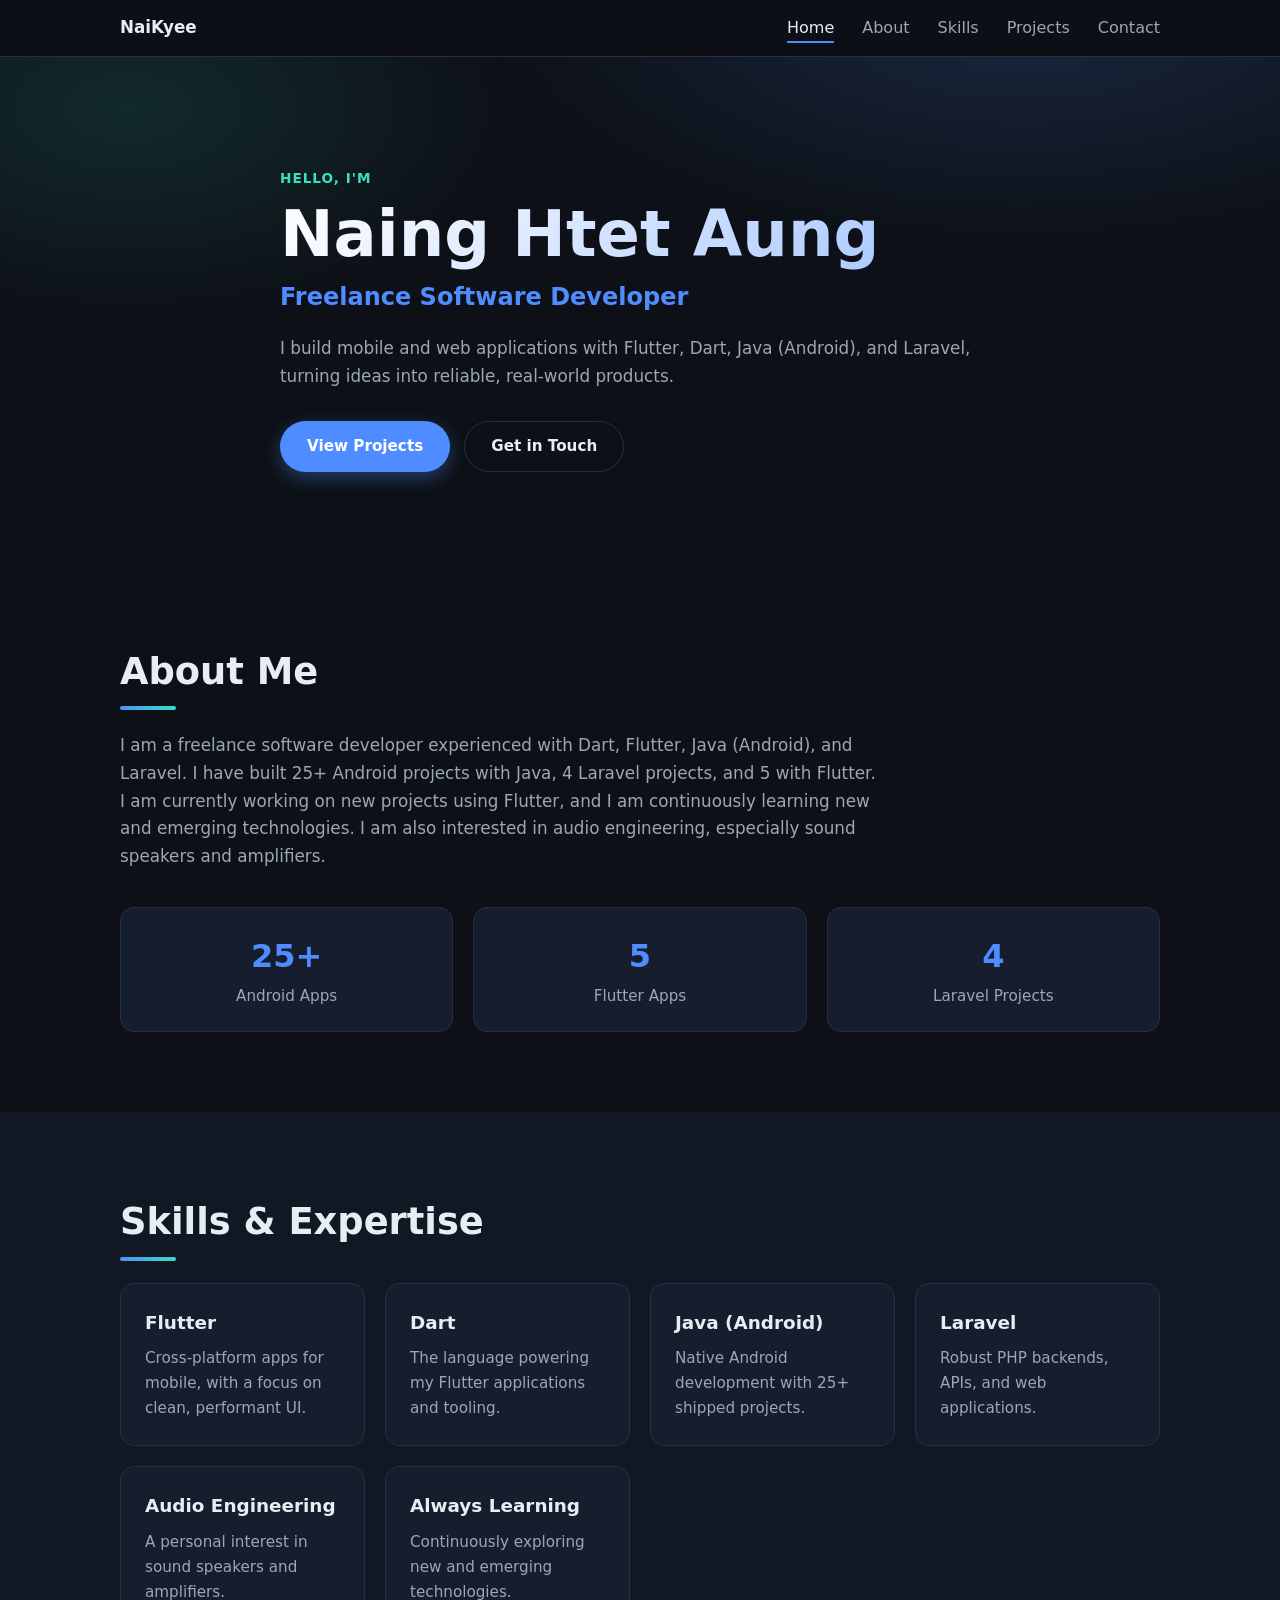
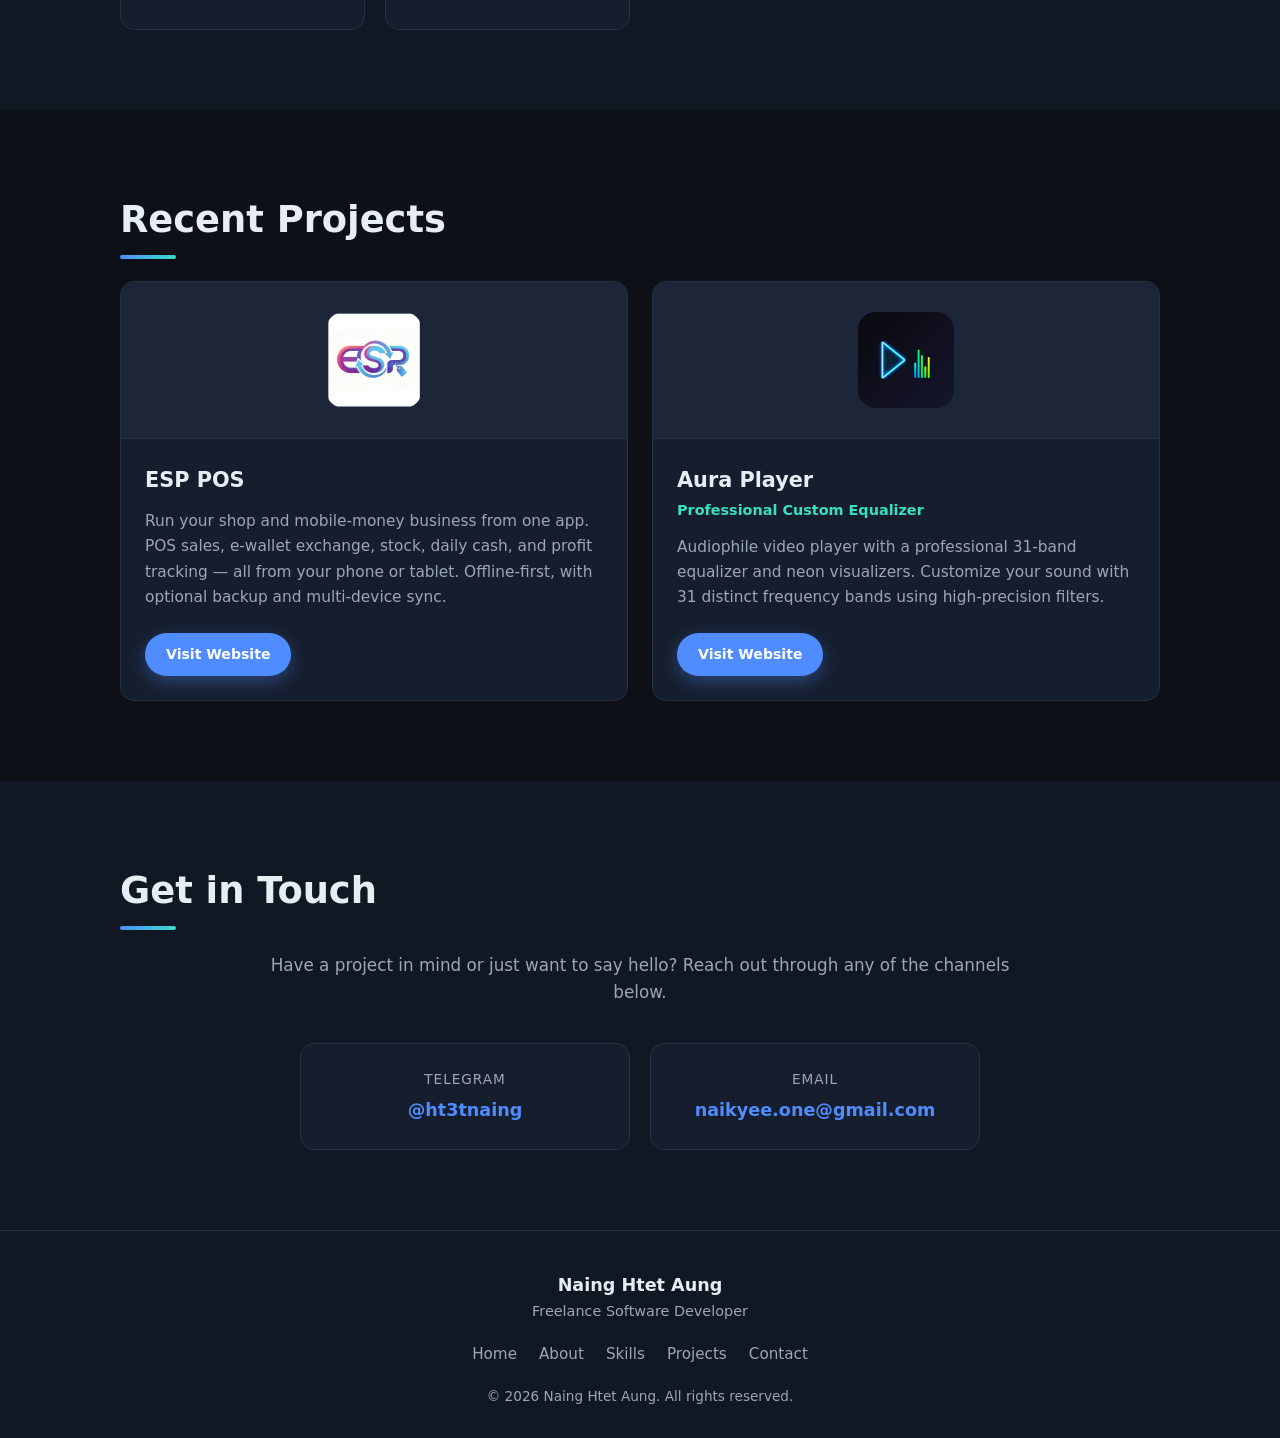
==== index.html @ 0c3867bf "first push" ====
<!DOCTYPE html>
<html lang="en">
<head>
  <meta charset="UTF-8" />
  <meta name="viewport" content="width=device-width, initial-scale=1.0" />
  <title>Naing Htet Aung | Freelance Software Developer</title>
  <meta name="description" content="Naing Htet Aung is a freelance software developer experienced with Flutter, Dart, Java (Android), and Laravel. Explore projects like ESP POS and Aura Player." />
  <meta name="author" content="Naing Htet Aung" />
  <meta name="theme-color" content="#0d1117" />

  <!-- Open Graph -->
  <meta property="og:type" content="website" />
  <meta property="og:title" content="Naing Htet Aung | Freelance Software Developer" />
  <meta property="og:description" content="Freelance software developer experienced with Flutter, Dart, Java (Android), and Laravel." />
  <meta property="og:url" content="https://naikyee.com/" />
  <!-- <meta property="og:image" content="https://naikyee.com/assets/aura_player_logo.png" /> -->

  <!-- Twitter -->
  <meta name="twitter:card" content="summary" />
  <meta name="twitter:title" content="Naing Htet Aung | Freelance Software Developer" />
  <meta name="twitter:description" content="Freelance software developer experienced with Flutter, Dart, Java (Android), and Laravel." />

  <link rel="canonical" href="https://naikyee.com/" />
  <!-- <link rel="icon" type="image/png" href="assets/aura_player_logo.png" /> -->
  <link rel="stylesheet" href="css/style.css" />
</head>
<body>
  <!-- Navigation -->
  <header class="site-header" id="top">
    <nav class="navbar" aria-label="Main navigation">
      <a href="#top" class="brand">
        <!-- <span class="brand-mark">NHA</span> -->
        <span class="brand-name">NaiKyee</span>
      </a>

      <button class="nav-toggle" id="navToggle" aria-label="Toggle menu" aria-expanded="false" aria-controls="navMenu">
        <span class="bar"></span>
        <span class="bar"></span>
        <span class="bar"></span>
      </button>

      <ul class="nav-menu" id="navMenu">
        <li><a href="#home" class="nav-link">Home</a></li>
        <li><a href="#about" class="nav-link">About</a></li>
        <li><a href="#skills" class="nav-link">Skills</a></li>
        <li><a href="#projects" class="nav-link">Projects</a></li>
        <li><a href="#contact" class="nav-link">Contact</a></li>
      </ul>
    </nav>
  </header>

  <main>
    <!-- Hero -->
    <section class="hero" id="home">
      <div class="container hero-inner">
        <p class="hero-eyebrow">Hello, I'm</p>
        <h1 class="hero-title">Naing Htet Aung</h1>
        <p class="hero-tagline">Freelance Software Developer</p>
        <p class="hero-intro">
          I build mobile and web applications with Flutter, Dart, Java (Android), and Laravel,
          turning ideas into reliable, real-world products.
        </p>
        <div class="hero-actions">
          <a href="#projects" class="btn btn-primary">View Projects</a>
          <a href="#contact" class="btn btn-ghost">Get in Touch</a>
        </div>
      </div>
    </section>

    <!-- About -->
    <section class="section" id="about">
      <div class="container">
        <h2 class="section-title">About Me</h2>
        <p class="section-lead">
          I am a freelance software developer experienced with Dart, Flutter, Java (Android), and Laravel.
          I have built 25+ Android projects with Java, 4 Laravel projects, and 5 with Flutter.
          I am currently working on new projects using Flutter, and I am continuously learning new and
          emerging technologies. I am also interested in audio engineering, especially sound speakers
          and amplifiers.
        </p>
        <div class="stats">
          <div class="stat">
            <span class="stat-num">25+</span>
            <span class="stat-label">Android Apps</span>
          </div>
          <div class="stat">
            <span class="stat-num">5</span>
            <span class="stat-label">Flutter Apps</span>
          </div>
          <div class="stat">
            <span class="stat-num">4</span>
            <span class="stat-label">Laravel Projects</span>
          </div>
        </div>
      </div>
    </section>

    <!-- Skills -->
    <section class="section section-alt" id="skills">
      <div class="container">
        <h2 class="section-title">Skills &amp; Expertise</h2>
        <div class="skills-grid">
          <div class="skill-card">
            <h3>Flutter</h3>
            <p>Cross-platform apps for mobile, with a focus on clean, performant UI.</p>
          </div>
          <div class="skill-card">
            <h3>Dart</h3>
            <p>The language powering my Flutter applications and tooling.</p>
          </div>
          <div class="skill-card">
            <h3>Java (Android)</h3>
            <p>Native Android development with 25+ shipped projects.</p>
          </div>
          <div class="skill-card">
            <h3>Laravel</h3>
            <p>Robust PHP backends, APIs, and web applications.</p>
          </div>
          <div class="skill-card">
            <h3>Audio Engineering</h3>
            <p>A personal interest in sound speakers and amplifiers.</p>
          </div>
          <div class="skill-card">
            <h3>Always Learning</h3>
            <p>Continuously exploring new and emerging technologies.</p>
          </div>
        </div>
      </div>
    </section>

    <!-- Projects -->
    <section class="section" id="projects">
      <div class="container">
        <h2 class="section-title">Recent Projects</h2>
        <div class="projects-grid">
          <article class="project-card">
            <div class="project-logo">
              <img src="assets/esppos_logo.png" alt="ESP POS logo" loading="lazy" />
            </div>
            <div class="project-body">
              <h3 class="project-name">ESP POS</h3>
              <p class="project-desc">
                Run your shop and mobile-money business from one app. POS sales, e-wallet exchange,
                stock, daily cash, and profit tracking &mdash; all from your phone or tablet.
                Offline-first, with optional backup and multi-device sync.
              </p>
              <a href="https://esppos.naikyee.com" class="btn btn-primary btn-sm" target="_blank" rel="noopener">
                Visit Website
              </a>
            </div>
          </article>

          <article class="project-card">
            <div class="project-logo">
              <img src="assets/aura_player_logo.png" alt="Aura Player logo" loading="lazy" />
            </div>
            <div class="project-body">
              <h3 class="project-name">Aura Player</h3>
              <p class="project-subtitle">Professional Custom Equalizer</p>
              <p class="project-desc">
                Audiophile video player with a professional 31-band equalizer and neon visualizers.
                Customize your sound with 31 distinct frequency bands using high-precision filters.
              </p>
              <a href="https://aura-player.naikyee.com" class="btn btn-primary btn-sm" target="_blank" rel="noopener">
                Visit Website
              </a>
            </div>
          </article>
        </div>
      </div>
    </section>

    <!-- Contact -->
    <section class="section section-alt" id="contact">
      <div class="container">
        <h2 class="section-title">Get in Touch</h2>
        <p class="section-lead center">
          Have a project in mind or just want to say hello? Reach out through any of the channels below.
        </p>
        <div class="contact-grid">
          <a class="contact-card" href="https://t.me/ht3tnaing" target="_blank" rel="noopener">
            <span class="contact-label">Telegram</span>
            <span class="contact-value">@ht3tnaing</span>
          </a>
          <a class="contact-card" href="mailto:naikyee.one@gmail.com">
            <span class="contact-label">Email</span>
            <span class="contact-value">naikyee.one@gmail.com</span>
          </a>
        </div>
      </div>
    </section>
  </main>

  <!-- Footer / Sitemap -->
  <footer class="site-footer">
    <div class="container footer-inner">
      <div class="footer-brand">
        <span class="brand-name">Naing Htet Aung</span>
        <p>Freelance Software Developer</p>
      </div>
      <nav class="footer-nav" aria-label="Footer navigation">
        <a href="#home">Home</a>
        <a href="#about">About</a>
        <a href="#skills">Skills</a>
        <a href="#projects">Projects</a>
        <a href="#contact">Contact</a>
      </nav>
      <p class="copyright">&copy; <span id="year"></span> Naing Htet Aung. All rights reserved.</p>
    </div>
  </footer>

  <script src="javascript/main.js"></script>
</body>
</html>
---- css/style.css ----
/* ===== Theme tokens ===== */
:root {
  --bg: #0d1117;
  --bg-alt: #111824;
  --surface: #161e2e;
  --surface-2: #1c2638;
  --border: #243044;
  --text: #e6edf3;
  --text-muted: #9aa7b8;
  --accent: #4f8cff;
  --accent-2: #38e0c4;
  --accent-hover: #3b78f0;
  --shadow: 0 10px 30px rgba(0, 0, 0, 0.35);
  --radius: 14px;
  --radius-sm: 10px;
  --max-width: 1080px;
  --transition: 0.25s ease;
}

/* ===== Reset ===== */
*,
*::before,
*::after {
  box-sizing: border-box;
  margin: 0;
  padding: 0;
}

html {
  scroll-behavior: smooth;
  scroll-padding-top: 80px;
}

body {
  font-family: "Segoe UI", system-ui, -apple-system, Roboto, Helvetica, Arial, sans-serif;
  background: var(--bg);
  color: var(--text);
  line-height: 1.65;
  -webkit-font-smoothing: antialiased;
}

img {
  max-width: 100%;
  display: block;
}

a {
  color: inherit;
  text-decoration: none;
}

.container {
  width: 100%;
  max-width: var(--max-width);
  margin: 0 auto;
  padding: 0 20px;
}

/* ===== Buttons ===== */
.btn {
  display: inline-block;
  padding: 12px 26px;
  border-radius: 999px;
  font-weight: 600;
  font-size: 0.95rem;
  cursor: pointer;
  border: 1px solid transparent;
  transition: transform var(--transition), background var(--transition), box-shadow var(--transition);
}

.btn:hover {
  transform: translateY(-2px);
}

.btn-primary {
  background: var(--accent);
  color: #fff;
  box-shadow: 0 6px 18px rgba(79, 140, 255, 0.35);
}

.btn-primary:hover {
  background: var(--accent-hover);
}

.btn-ghost {
  background: transparent;
  color: var(--text);
  border-color: var(--border);
}

.btn-ghost:hover {
  border-color: var(--accent);
  color: var(--accent);
}

.btn-sm {
  padding: 9px 20px;
  font-size: 0.88rem;
}

/* ===== Header / Nav ===== */
.site-header {
  position: sticky;
  top: 0;
  z-index: 100;
  background: rgba(13, 17, 23, 0.85);
  backdrop-filter: blur(10px);
  border-bottom: 1px solid var(--border);
}

.navbar {
  max-width: var(--max-width);
  margin: 0 auto;
  padding: 14px 20px;
  display: flex;
  align-items: center;
  justify-content: space-between;
}

.brand {
  display: flex;
  align-items: center;
  gap: 10px;
  font-weight: 700;
}

.brand-mark {
  display: inline-grid;
  place-items: center;
  width: 38px;
  height: 38px;
  border-radius: 10px;
  background: linear-gradient(135deg, var(--accent), var(--accent-2));
  color: #06121f;
  font-size: 0.85rem;
  font-weight: 800;
  letter-spacing: 0.5px;
}

.brand-name {
  font-size: 1.05rem;
}

.nav-menu {
  list-style: none;
  display: flex;
  gap: 28px;
  align-items: center;
}

.nav-link {
  color: var(--text-muted);
  font-weight: 500;
  position: relative;
  padding: 4px 0;
  transition: color var(--transition);
}

.nav-link::after {
  content: "";
  position: absolute;
  left: 0;
  bottom: -2px;
  width: 0;
  height: 2px;
  background: var(--accent);
  transition: width var(--transition);
}

.nav-link:hover,
.nav-link.active {
  color: var(--text);
}

.nav-link:hover::after,
.nav-link.active::after {
  width: 100%;
}

.nav-toggle {
  display: none;
  flex-direction: column;
  gap: 5px;
  background: none;
  border: none;
  cursor: pointer;
  padding: 6px;
}

.nav-toggle .bar {
  width: 26px;
  height: 3px;
  border-radius: 3px;
  background: var(--text);
  transition: transform var(--transition), opacity var(--transition);
}

.nav-toggle.open .bar:nth-child(1) {
  transform: translateY(8px) rotate(45deg);
}

.nav-toggle.open .bar:nth-child(2) {
  opacity: 0;
}

.nav-toggle.open .bar:nth-child(3) {
  transform: translateY(-8px) rotate(-45deg);
}

/* ===== Hero ===== */
.hero {
  position: relative;
  padding: 110px 0 90px;
  background:
    radial-gradient(900px 400px at 80% -10%, rgba(79, 140, 255, 0.18), transparent 60%),
    radial-gradient(700px 380px at 10% 10%, rgba(56, 224, 196, 0.12), transparent 55%);
}

.hero-inner {
  max-width: 760px;
}

.hero-eyebrow {
  color: var(--accent-2);
  font-weight: 600;
  letter-spacing: 1px;
  text-transform: uppercase;
  font-size: 0.85rem;
  margin-bottom: 10px;
}

.hero-title {
  font-size: clamp(2.4rem, 6vw, 4rem);
  line-height: 1.1;
  font-weight: 800;
  background: linear-gradient(135deg, #ffffff, #9fc2ff);
  -webkit-background-clip: text;
  background-clip: text;
  color: transparent;
}

.hero-tagline {
  font-size: clamp(1.1rem, 2.5vw, 1.5rem);
  color: var(--accent);
  font-weight: 600;
  margin-top: 8px;
}

.hero-intro {
  color: var(--text-muted);
  margin-top: 18px;
  font-size: 1.05rem;
}

.hero-actions {
  display: flex;
  flex-wrap: wrap;
  gap: 14px;
  margin-top: 30px;
}

/* ===== Sections ===== */
.section {
  padding: 80px 0;
}

.section-alt {
  background: var(--bg-alt);
}

.section-title {
  font-size: clamp(1.6rem, 4vw, 2.3rem);
  font-weight: 800;
  margin-bottom: 30px;
  position: relative;
  display: inline-block;
}

.section-title::after {
  content: "";
  position: absolute;
  left: 0;
  bottom: -8px;
  width: 56px;
  height: 4px;
  border-radius: 4px;
  background: linear-gradient(135deg, var(--accent), var(--accent-2));
}

.section-lead {
  color: var(--text-muted);
  max-width: 760px;
  font-size: 1.05rem;
}

.section-lead.center {
  margin: 0 auto 36px;
  text-align: center;
}

/* ===== Stats ===== */
.stats {
  display: flex;
  flex-wrap: wrap;
  gap: 20px;
  margin-top: 36px;
}

.stat {
  flex: 1 1 160px;
  background: var(--surface);
  border: 1px solid var(--border);
  border-radius: var(--radius);
  padding: 22px;
  text-align: center;
}

.stat-num {
  display: block;
  font-size: 2rem;
  font-weight: 800;
  color: var(--accent);
}

.stat-label {
  color: var(--text-muted);
  font-size: 0.95rem;
}

/* ===== Skills ===== */
.skills-grid {
  display: grid;
  grid-template-columns: repeat(auto-fit, minmax(230px, 1fr));
  gap: 20px;
}

.skill-card {
  background: var(--surface);
  border: 1px solid var(--border);
  border-radius: var(--radius);
  padding: 24px;
  transition: transform var(--transition), border-color var(--transition);
}

.skill-card:hover {
  transform: translateY(-4px);
  border-color: var(--accent);
}

.skill-card h3 {
  margin-bottom: 8px;
  font-size: 1.15rem;
}

.skill-card p {
  color: var(--text-muted);
  font-size: 0.95rem;
}

/* ===== Projects ===== */
.projects-grid {
  display: grid;
  grid-template-columns: repeat(auto-fit, minmax(300px, 1fr));
  gap: 24px;
}

.project-card {
  background: var(--surface);
  border: 1px solid var(--border);
  border-radius: var(--radius);
  overflow: hidden;
  display: flex;
  flex-direction: column;
  transition: transform var(--transition), box-shadow var(--transition);
}

.project-card:hover {
  transform: translateY(-6px);
  box-shadow: var(--shadow);
}

.project-logo {
  background: var(--surface-2);
  display: grid;
  place-items: center;
  padding: 30px;
  border-bottom: 1px solid var(--border);
}

.project-logo img {
  width: 96px;
  height: 96px;
  object-fit: contain;
  border-radius: 18px;
}

.project-body {
  padding: 24px;
  display: flex;
  flex-direction: column;
  flex: 1;
}

.project-name {
  font-size: 1.3rem;
  font-weight: 700;
}

.project-subtitle {
  color: var(--accent-2);
  font-size: 0.9rem;
  font-weight: 600;
  margin-top: 2px;
}

.project-desc {
  color: var(--text-muted);
  margin: 12px 0 22px;
  font-size: 0.96rem;
  flex: 1;
}

.project-card .btn {
  align-self: flex-start;
}

/* ===== Contact ===== */
.contact-grid {
  display: grid;
  grid-template-columns: repeat(auto-fit, minmax(240px, 1fr));
  gap: 20px;
  max-width: 680px;
  margin: 0 auto;
}

.contact-card {
  background: var(--surface);
  border: 1px solid var(--border);
  border-radius: var(--radius);
  padding: 24px;
  text-align: center;
  display: flex;
  flex-direction: column;
  gap: 6px;
  transition: transform var(--transition), border-color var(--transition);
}

.contact-card:hover {
  transform: translateY(-4px);
  border-color: var(--accent);
}

.contact-label {
  color: var(--text-muted);
  font-size: 0.85rem;
  text-transform: uppercase;
  letter-spacing: 1px;
}

.contact-value {
  font-size: 1.1rem;
  font-weight: 600;
  color: var(--accent);
  word-break: break-word;
}

/* ===== Footer ===== */
.site-footer {
  background: var(--bg-alt);
  border-top: 1px solid var(--border);
  padding: 40px 0 30px;
}

.footer-inner {
  display: flex;
  flex-direction: column;
  align-items: center;
  gap: 18px;
  text-align: center;
}

.footer-brand .brand-name {
  font-weight: 700;
  font-size: 1.1rem;
}

.footer-brand p {
  color: var(--text-muted);
  font-size: 0.9rem;
}

.footer-nav {
  display: flex;
  flex-wrap: wrap;
  justify-content: center;
  gap: 22px;
}

.footer-nav a {
  color: var(--text-muted);
  font-size: 0.95rem;
  transition: color var(--transition);
}

.footer-nav a:hover {
  color: var(--accent);
}

.copyright {
  color: var(--text-muted);
  font-size: 0.85rem;
}

/* ===== Responsive ===== */
@media (max-width: 768px) {
  .nav-toggle {
    display: flex;
  }

  .nav-menu {
    position: fixed;
    top: 67px;
    right: 0;
    height: calc(100vh - 67px);
    width: min(75%, 300px);
    flex-direction: column;
    align-items: flex-start;
    gap: 8px;
    padding: 28px 24px;
    background: var(--surface);
    border-left: 1px solid var(--border);
    transform: translateX(100%);
    transition: transform 0.3s ease;
  }

  .nav-menu.open {
    transform: translateX(0);
  }

  .nav-menu li {
    width: 100%;
  }

  .nav-link {
    display: block;
    width: 100%;
    padding: 10px 0;
    font-size: 1.05rem;
  }

  .hero {
    padding: 80px 0 60px;
  }

  .section {
    padding: 60px 0;
  }
}

@media (max-width: 480px) {
  .brand-name {
    display: none;
  }

  .hero-actions .btn {
    flex: 1 1 100%;
    text-align: center;
  }
}

/* ===== Accessibility ===== */
@media (prefers-reduced-motion: reduce) {
  * {
    scroll-behavior: auto !important;
    transition: none !important;
  }
}

:focus-visible {
  outline: 2px solid var(--accent);
  outline-offset: 3px;
}
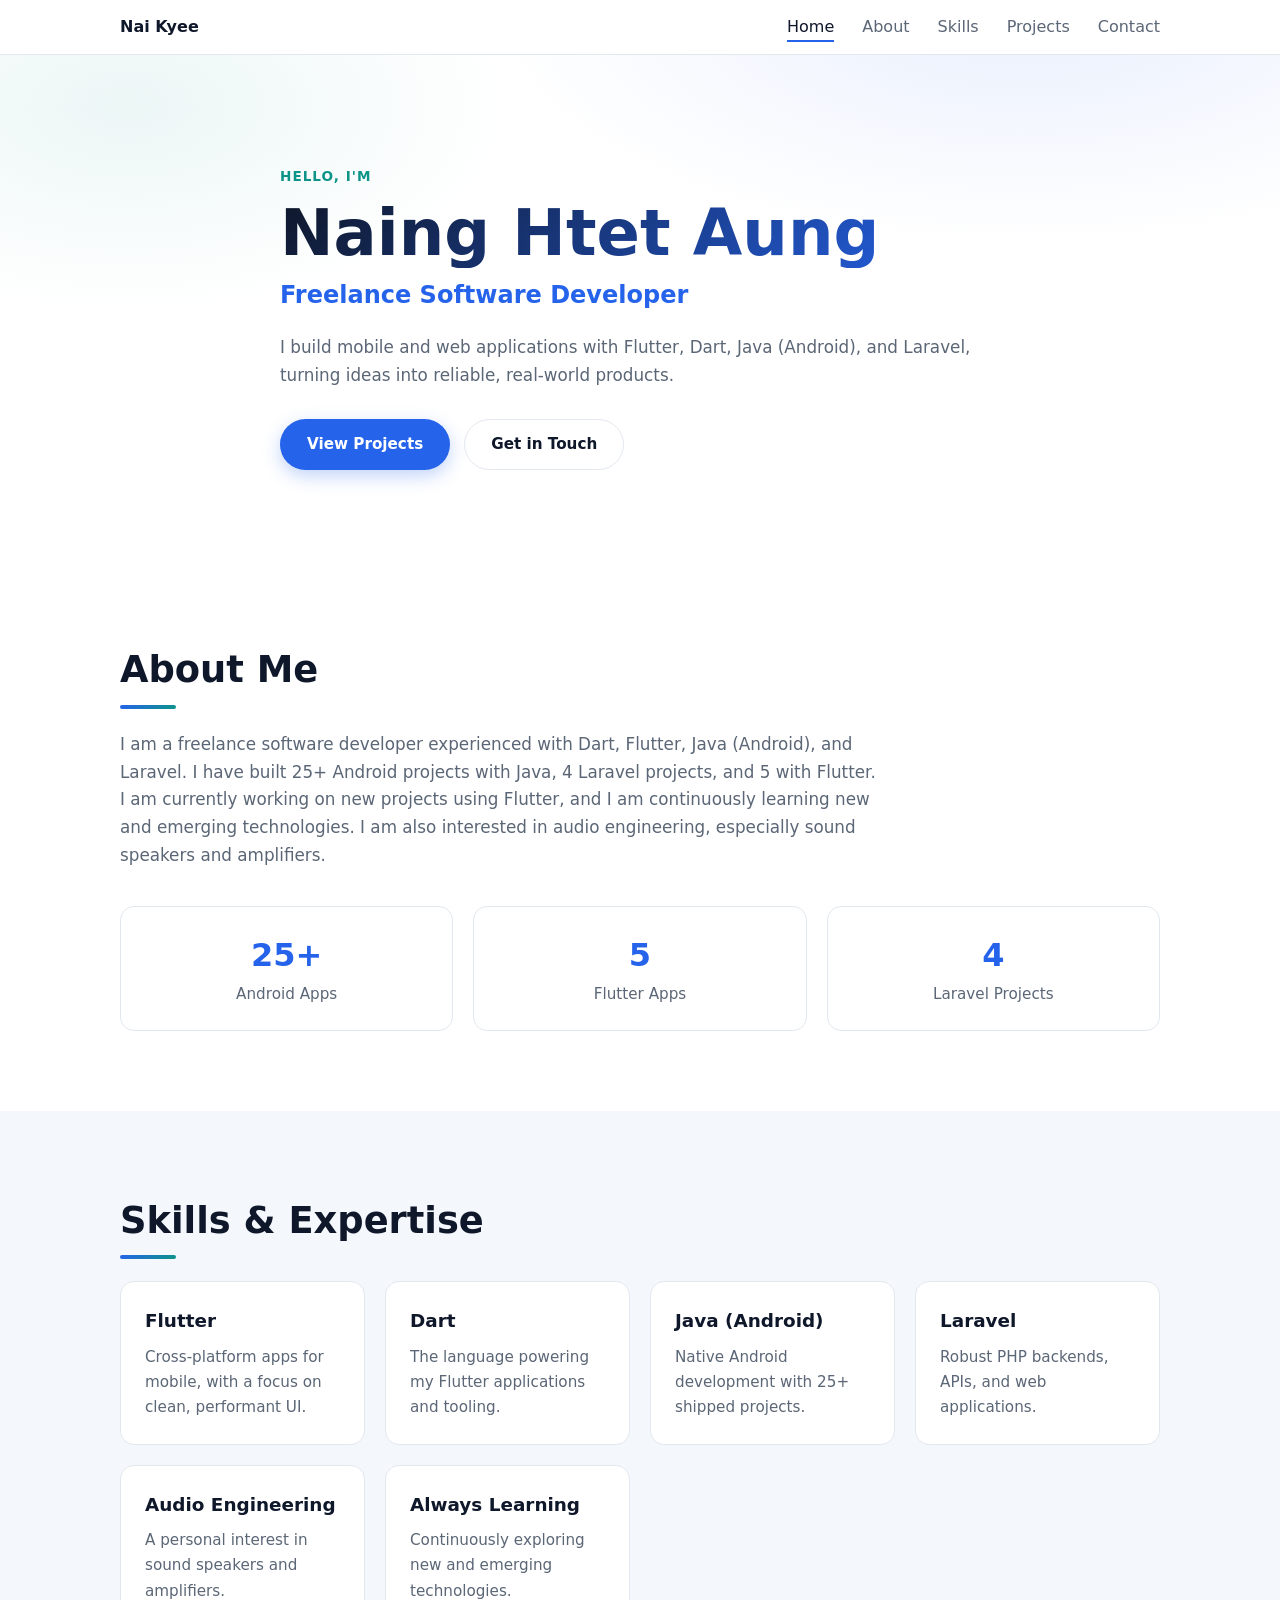
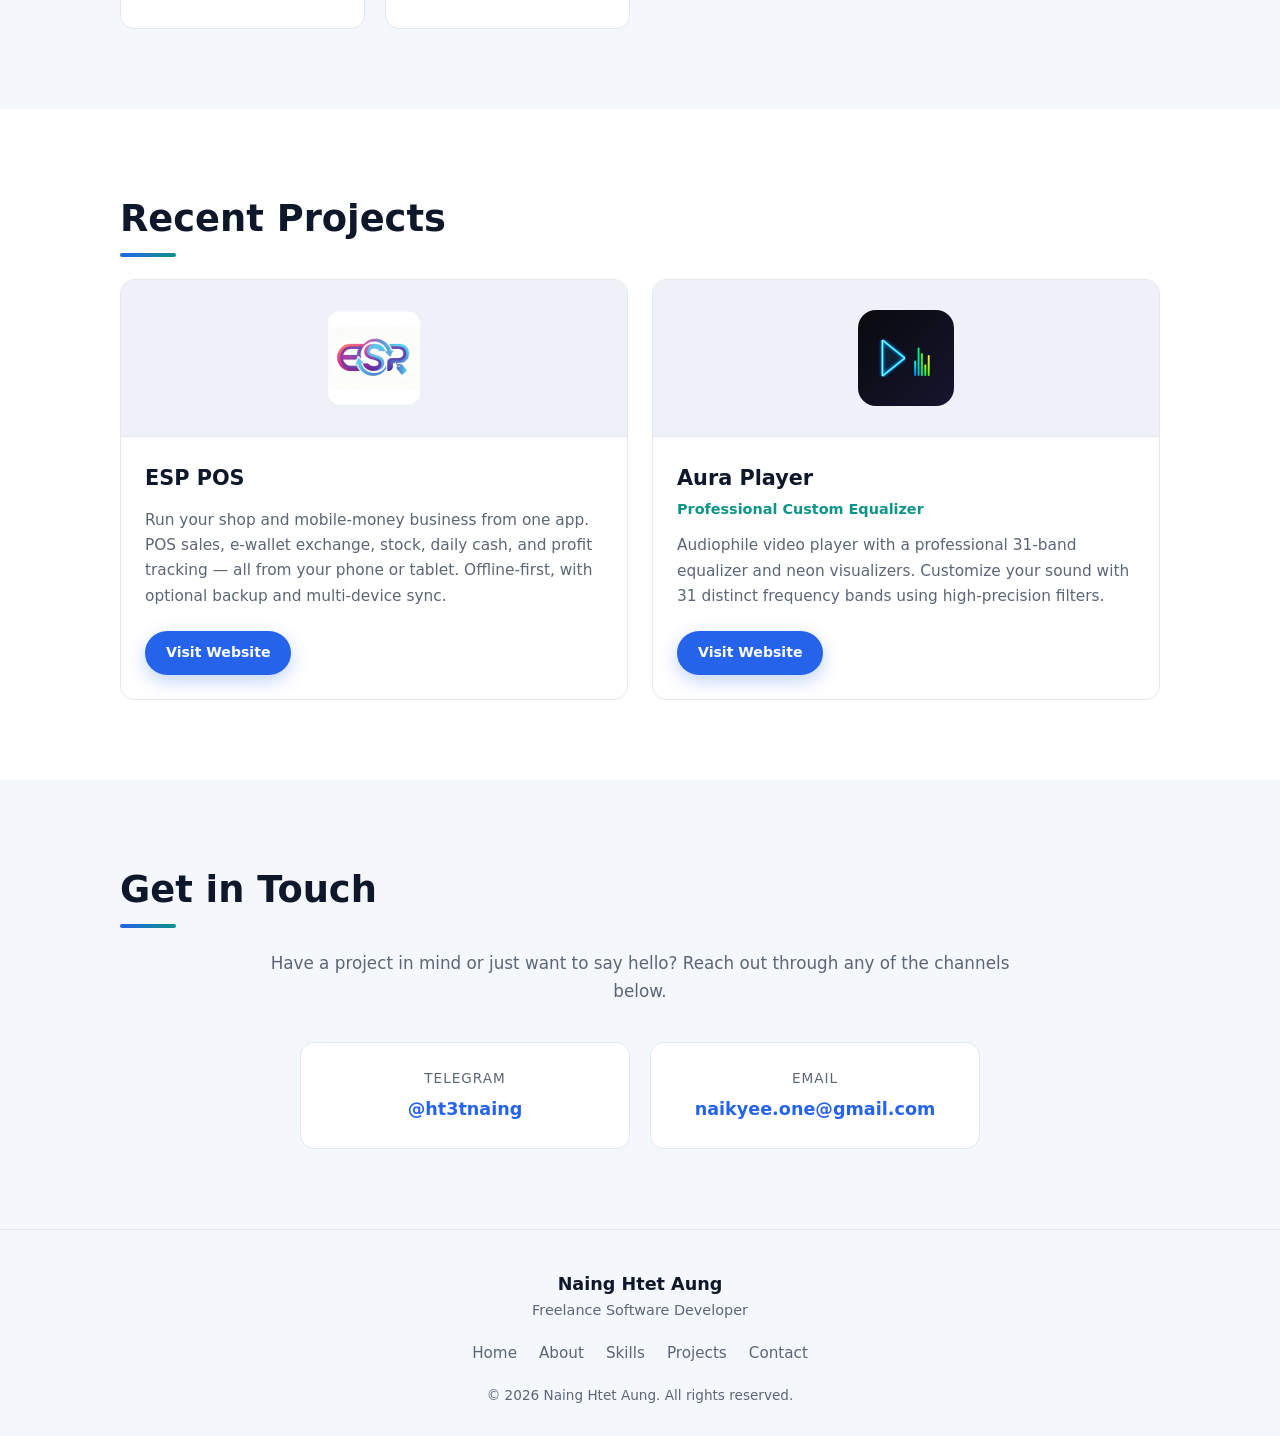
==== commit dbe44c0a: "second push" ====
--- a/index.html
+++ b/index.html
@@ -6,7 +6,7 @@
   <title>Naing Htet Aung | Freelance Software Developer</title>
   <meta name="description" content="Naing Htet Aung is a freelance software developer experienced with Flutter, Dart, Java (Android), and Laravel. Explore projects like ESP POS and Aura Player." />
   <meta name="author" content="Naing Htet Aung" />
-  <meta name="theme-color" content="#0d1117" />
+  <meta name="theme-color" content="#ffffff" />
 
   <!-- Open Graph -->
   <meta property="og:type" content="website" />
@@ -29,8 +29,8 @@
   <header class="site-header" id="top">
     <nav class="navbar" aria-label="Main navigation">
       <a href="#top" class="brand">
-        <!-- <span class="brand-mark">NHA</span> -->
-        <span class="brand-name">NaiKyee</span>
+        <!-- <span class="brand-mark">NAI</span> -->
+        <span >Nai Kyee</span>
       </a>
 
       <button class="nav-toggle" id="navToggle" aria-label="Toggle menu" aria-expanded="false" aria-controls="navMenu">
--- a/css/style.css
+++ b/css/style.css
@@ -1,20 +1,21 @@
 /* ===== Theme tokens ===== */
 :root {
-  --bg: #0d1117;
-  --bg-alt: #111824;
-  --surface: #161e2e;
-  --surface-2: #1c2638;
-  --border: #243044;
-  --text: #e6edf3;
-  --text-muted: #9aa7b8;
-  --accent: #4f8cff;
-  --accent-2: #38e0c4;
-  --accent-hover: #3b78f0;
-  --shadow: 0 10px 30px rgba(0, 0, 0, 0.35);
+  --bg: #ffffff;
+  --bg-alt: #f4f7fb;
+  --surface: #ffffff;
+  --surface-2: #eef2f8;
+  --border: #e3e8ef;
+  --text: #0f172a;
+  --text-muted: #5b6676;
+  --accent: #2563eb;
+  --accent-2: #0d9488;
+  --accent-hover: #1d4ed8;
+  --shadow: 0 10px 30px rgba(15, 23, 42, 0.1);
   --radius: 14px;
   --radius-sm: 10px;
   --max-width: 1080px;
   --transition: 0.25s ease;
+  --header-h: 67px;
 }
 
 /* ===== Reset ===== */
@@ -28,7 +29,7 @@
 
 html {
   scroll-behavior: smooth;
-  scroll-padding-top: 80px;
+  scroll-padding-top: var(--header-h);
 }
 
 body {
@@ -37,6 +38,12 @@
   color: var(--text);
   line-height: 1.65;
   -webkit-font-smoothing: antialiased;
+  overflow-x: hidden;
+}
+
+/* Prevent background scroll while the mobile menu is open */
+body.nav-open {
+  overflow: hidden;
 }
 
 img {
@@ -75,7 +82,7 @@
 .btn-primary {
   background: var(--accent);
   color: #fff;
-  box-shadow: 0 6px 18px rgba(79, 140, 255, 0.35);
+  box-shadow: 0 6px 18px rgba(37, 99, 235, 0.28);
 }
 
 .btn-primary:hover {
@@ -103,7 +110,7 @@
   position: sticky;
   top: 0;
   z-index: 100;
-  background: rgba(13, 17, 23, 0.85);
+  background: rgba(255, 255, 255, 0.85);
   backdrop-filter: blur(10px);
   border-bottom: 1px solid var(--border);
 }
@@ -212,8 +219,8 @@
   position: relative;
   padding: 110px 0 90px;
   background:
-    radial-gradient(900px 400px at 80% -10%, rgba(79, 140, 255, 0.18), transparent 60%),
-    radial-gradient(700px 380px at 10% 10%, rgba(56, 224, 196, 0.12), transparent 55%);
+    radial-gradient(900px 400px at 80% -10%, rgba(37, 99, 235, 0.1), transparent 60%),
+    radial-gradient(700px 380px at 10% 10%, rgba(13, 148, 136, 0.08), transparent 55%);
 }
 
 .hero-inner {
@@ -233,7 +240,7 @@
   font-size: clamp(2.4rem, 6vw, 4rem);
   line-height: 1.1;
   font-weight: 800;
-  background: linear-gradient(135deg, #ffffff, #9fc2ff);
+  background: linear-gradient(135deg, #0f172a, #2563eb);
   -webkit-background-clip: text;
   background-clip: text;
   color: transparent;
@@ -515,22 +522,37 @@
 @media (max-width: 768px) {
   .nav-toggle {
     display: flex;
+    z-index: 120;
+  }
+
+  /* Backdrop behind the drawer (below the sticky header's z-index: 100,
+     above regular page content) */
+  body.nav-open::before {
+    content: "";
+    position: fixed;
+    inset: 0;
+    background: rgba(0, 0, 0, 0.5);
+    z-index: 90;
   }
 
   .nav-menu {
     position: fixed;
-    top: 67px;
+    top: 0;
     right: 0;
-    height: calc(100vh - 67px);
-    width: min(75%, 300px);
+    height: 100vh;
+    height: 100dvh;
+    width: min(80%, 320px);
     flex-direction: column;
-    align-items: flex-start;
-    gap: 8px;
-    padding: 28px 24px;
+    align-items: stretch;
+    gap: 4px;
+    padding: calc(var(--header-h) + 16px) 22px 32px;
     background: var(--surface);
     border-left: 1px solid var(--border);
+    box-shadow: -12px 0 30px rgba(0, 0, 0, 0.35);
     transform: translateX(100%);
     transition: transform 0.3s ease;
+    overflow-y: auto;
+    z-index: 110;
   }
 
   .nav-menu.open {
@@ -539,17 +561,24 @@
 
   .nav-menu li {
     width: 100%;
+    position: relative;
+    z-index: 1;
   }
 
   .nav-link {
     display: block;
     width: 100%;
-    padding: 10px 0;
-    font-size: 1.05rem;
+    padding: 14px 6px;
+    font-size: 1.1rem;
+    border-bottom: 1px solid var(--border);
+  }
+
+  .nav-link::after {
+    display: none;
   }
 
   .hero {
-    padding: 80px 0 60px;
+    padding: 70px 0 60px;
   }
 
   .section {
@@ -558,13 +587,39 @@
 }
 
 @media (max-width: 480px) {
+  .container {
+    padding: 0 16px;
+  }
+
   .brand-name {
     display: none;
+  }
+
+  .hero-actions {
+    width: 100%;
   }
 
   .hero-actions .btn {
     flex: 1 1 100%;
     text-align: center;
+  }
+
+  .stats {
+    gap: 14px;
+  }
+
+  .stat {
+    flex: 1 1 100%;
+  }
+
+  .skill-card,
+  .project-body,
+  .contact-card {
+    padding: 20px;
+  }
+
+  .project-logo {
+    padding: 24px;
   }
 }
 
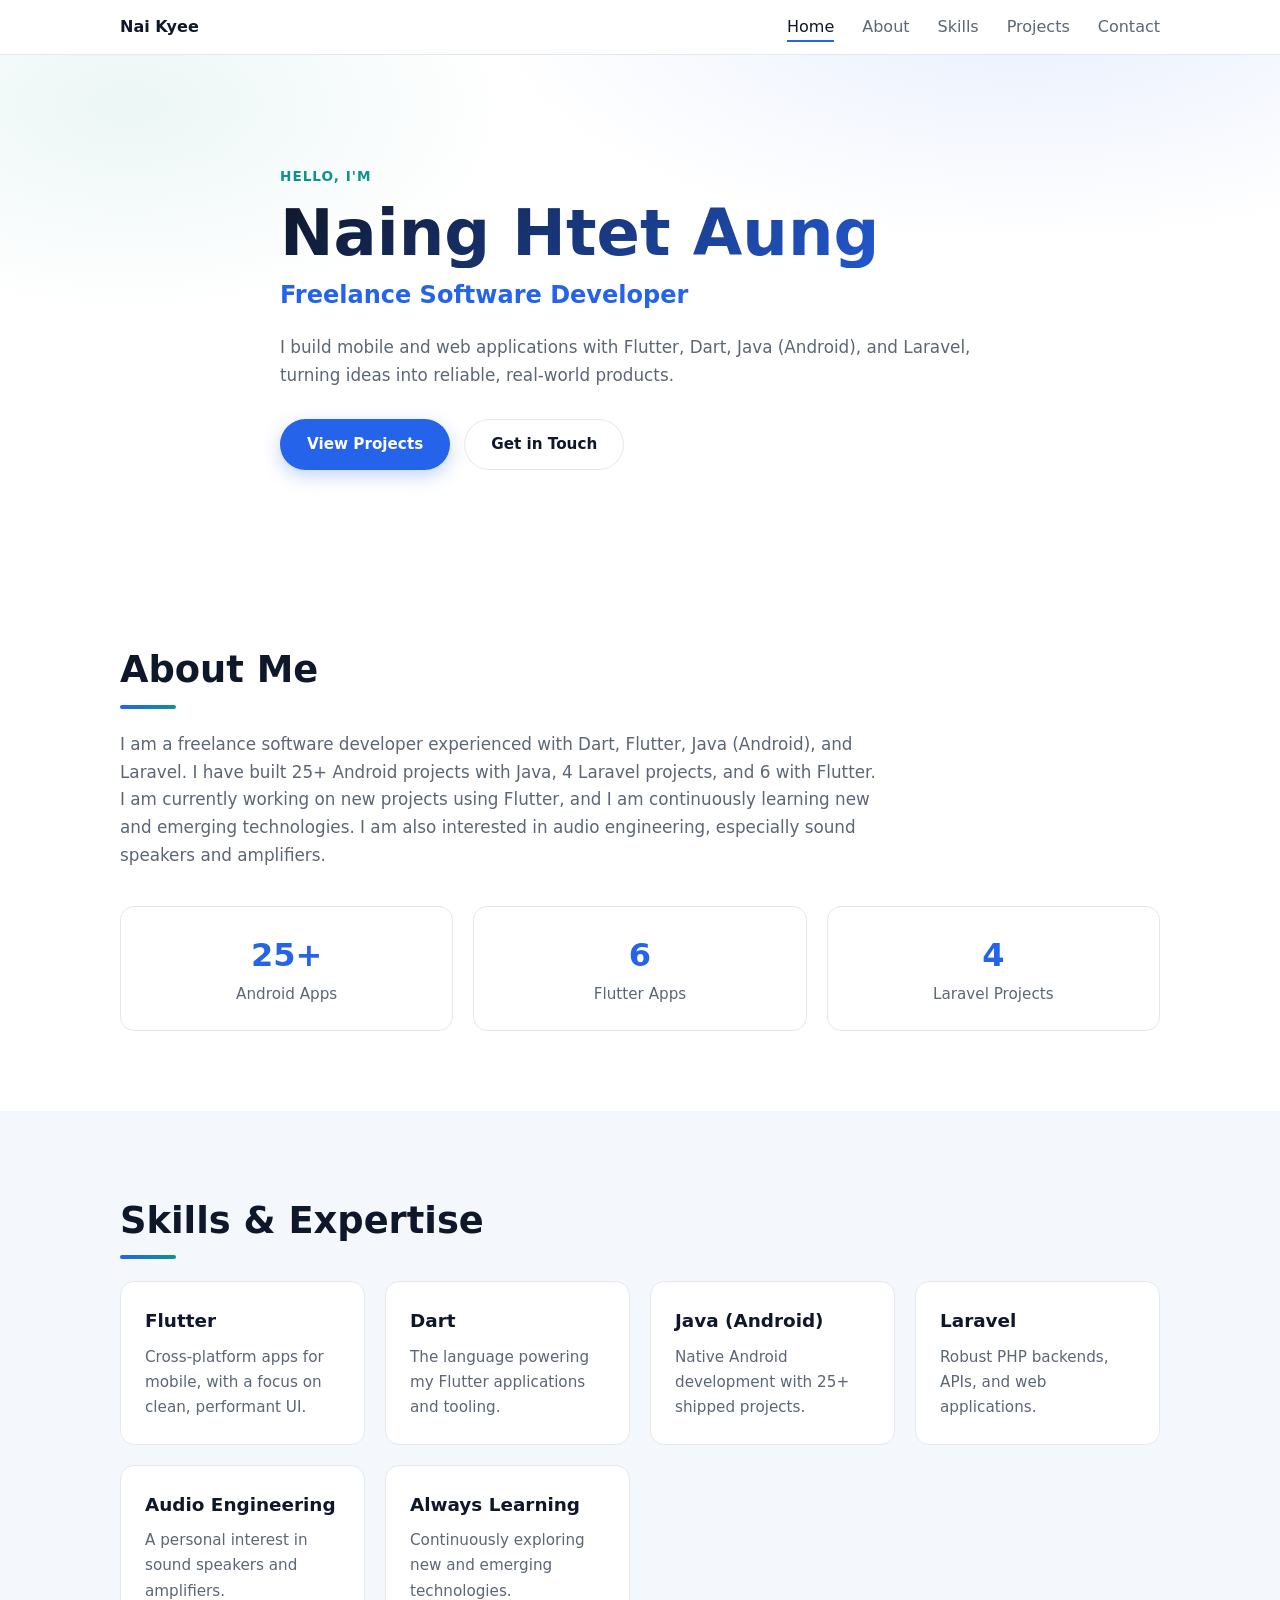
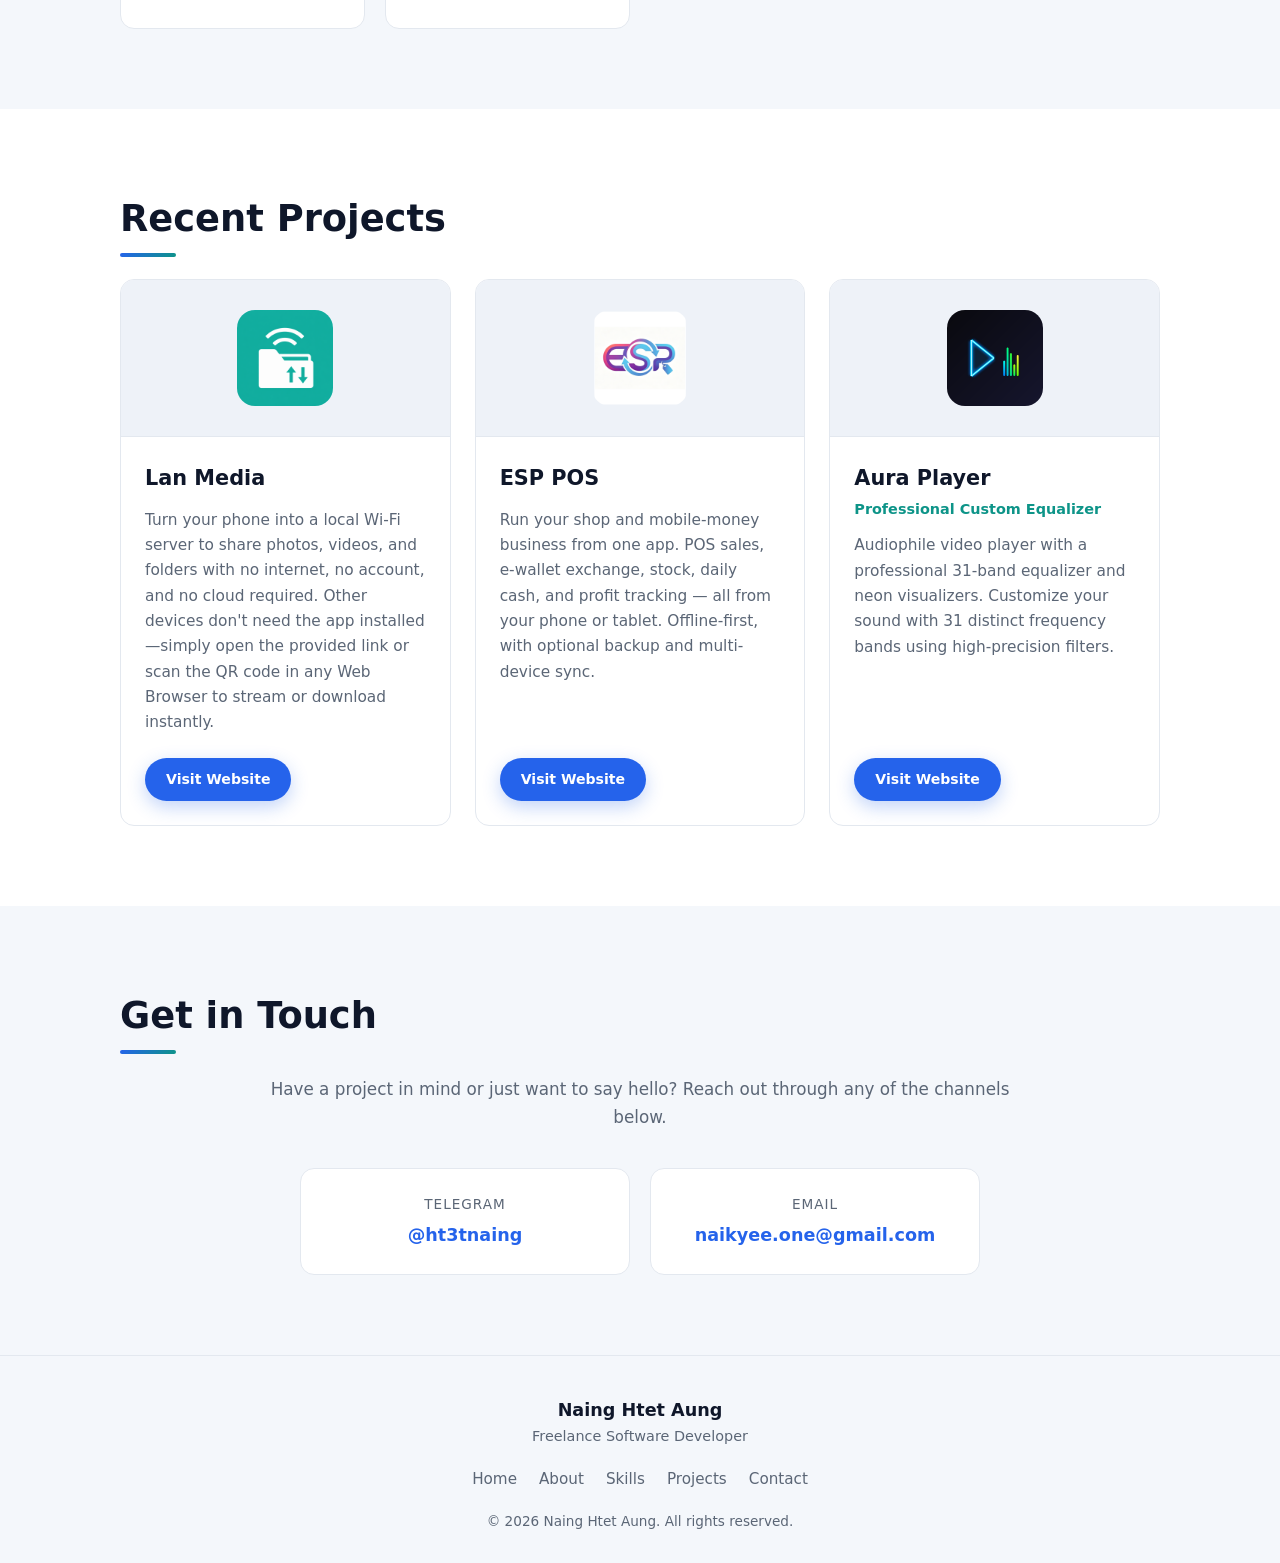
==== commit e057708c: "new app added" ====
--- a/index.html
+++ b/index.html
@@ -8,36 +8,24 @@
   <meta name="author" content="Naing Htet Aung" />
   <meta name="theme-color" content="#ffffff" />
 
-  <!-- Open Graph -->
   <meta property="og:type" content="website" />
   <meta property="og:title" content="Naing Htet Aung | Freelance Software Developer" />
   <meta property="og:description" content="Freelance software developer experienced with Flutter, Dart, Java (Android), and Laravel." />
   <meta property="og:url" content="https://naikyee.com/" />
-  <!-- <meta property="og:image" content="https://naikyee.com/assets/aura_player_logo.png" /> -->
 
-  <!-- Twitter -->
   <meta name="twitter:card" content="summary" />
   <meta name="twitter:title" content="Naing Htet Aung | Freelance Software Developer" />
   <meta name="twitter:description" content="Freelance software developer experienced with Flutter, Dart, Java (Android), and Laravel." />
 
   <link rel="canonical" href="https://naikyee.com/" />
-  <!-- <link rel="icon" type="image/png" href="assets/aura_player_logo.png" /> -->
   <link rel="stylesheet" href="css/style.css" />
 </head>
 <body>
-  <!-- Navigation -->
   <header class="site-header" id="top">
     <nav class="navbar" aria-label="Main navigation">
       <a href="#top" class="brand">
-        <!-- <span class="brand-mark">NAI</span> -->
         <span >Nai Kyee</span>
       </a>
-
-      <button class="nav-toggle" id="navToggle" aria-label="Toggle menu" aria-expanded="false" aria-controls="navMenu">
-        <span class="bar"></span>
-        <span class="bar"></span>
-        <span class="bar"></span>
-      </button>
 
       <ul class="nav-menu" id="navMenu">
         <li><a href="#home" class="nav-link">Home</a></li>
@@ -50,7 +38,6 @@
   </header>
 
   <main>
-    <!-- Hero -->
     <section class="hero" id="home">
       <div class="container hero-inner">
         <p class="hero-eyebrow">Hello, I'm</p>
@@ -67,13 +54,12 @@
       </div>
     </section>
 
-    <!-- About -->
     <section class="section" id="about">
       <div class="container">
         <h2 class="section-title">About Me</h2>
         <p class="section-lead">
           I am a freelance software developer experienced with Dart, Flutter, Java (Android), and Laravel.
-          I have built 25+ Android projects with Java, 4 Laravel projects, and 5 with Flutter.
+          I have built 25+ Android projects with Java, 4 Laravel projects, and 6 with Flutter.
           I am currently working on new projects using Flutter, and I am continuously learning new and
           emerging technologies. I am also interested in audio engineering, especially sound speakers
           and amplifiers.
@@ -84,7 +70,7 @@
             <span class="stat-label">Android Apps</span>
           </div>
           <div class="stat">
-            <span class="stat-num">5</span>
+            <span class="stat-num">6</span>
             <span class="stat-label">Flutter Apps</span>
           </div>
           <div class="stat">
@@ -95,7 +81,6 @@
       </div>
     </section>
 
-    <!-- Skills -->
     <section class="section section-alt" id="skills">
       <div class="container">
         <h2 class="section-title">Skills &amp; Expertise</h2>
@@ -128,49 +113,15 @@
       </div>
     </section>
 
-    <!-- Projects -->
     <section class="section" id="projects">
       <div class="container">
         <h2 class="section-title">Recent Projects</h2>
-        <div class="projects-grid">
-          <article class="project-card">
-            <div class="project-logo">
-              <img src="assets/esppos_logo.png" alt="ESP POS logo" loading="lazy" />
-            </div>
-            <div class="project-body">
-              <h3 class="project-name">ESP POS</h3>
-              <p class="project-desc">
-                Run your shop and mobile-money business from one app. POS sales, e-wallet exchange,
-                stock, daily cash, and profit tracking &mdash; all from your phone or tablet.
-                Offline-first, with optional backup and multi-device sync.
-              </p>
-              <a href="https://esppos.naikyee.com" class="btn btn-primary btn-sm" target="_blank" rel="noopener">
-                Visit Website
-              </a>
-            </div>
-          </article>
-
-          <article class="project-card">
-            <div class="project-logo">
-              <img src="assets/aura_player_logo.png" alt="Aura Player logo" loading="lazy" />
-            </div>
-            <div class="project-body">
-              <h3 class="project-name">Aura Player</h3>
-              <p class="project-subtitle">Professional Custom Equalizer</p>
-              <p class="project-desc">
-                Audiophile video player with a professional 31-band equalizer and neon visualizers.
-                Customize your sound with 31 distinct frequency bands using high-precision filters.
-              </p>
-              <a href="https://aura-player.naikyee.com" class="btn btn-primary btn-sm" target="_blank" rel="noopener">
-                Visit Website
-              </a>
-            </div>
-          </article>
+        <div class="projects-grid" id="projectsGrid">
+          <p class="projects-status">Loading projects&hellip;</p>
         </div>
       </div>
     </section>
 
-    <!-- Contact -->
     <section class="section section-alt" id="contact">
       <div class="container">
         <h2 class="section-title">Get in Touch</h2>
@@ -191,7 +142,6 @@
     </section>
   </main>
 
-  <!-- Footer / Sitemap -->
   <footer class="site-footer">
     <div class="container footer-inner">
       <div class="footer-brand">
--- a/css/style.css
+++ b/css/style.css
@@ -1,4 +1,3 @@
-/* ===== Theme tokens ===== */
 :root {
   --bg: #ffffff;
   --bg-alt: #f4f7fb;
@@ -18,7 +17,6 @@
   --header-h: 67px;
 }
 
-/* ===== Reset ===== */
 *,
 *::before,
 *::after {
@@ -41,11 +39,6 @@
   overflow-x: hidden;
 }
 
-/* Prevent background scroll while the mobile menu is open */
-body.nav-open {
-  overflow: hidden;
-}
-
 img {
   max-width: 100%;
   display: block;
@@ -63,7 +56,6 @@
   padding: 0 20px;
 }
 
-/* ===== Buttons ===== */
 .btn {
   display: inline-block;
   padding: 12px 26px;
@@ -105,7 +97,6 @@
   font-size: 0.88rem;
 }
 
-/* ===== Header / Nav ===== */
 .site-header {
   position: sticky;
   top: 0;
@@ -184,37 +175,6 @@
   width: 100%;
 }
 
-.nav-toggle {
-  display: none;
-  flex-direction: column;
-  gap: 5px;
-  background: none;
-  border: none;
-  cursor: pointer;
-  padding: 6px;
-}
-
-.nav-toggle .bar {
-  width: 26px;
-  height: 3px;
-  border-radius: 3px;
-  background: var(--text);
-  transition: transform var(--transition), opacity var(--transition);
-}
-
-.nav-toggle.open .bar:nth-child(1) {
-  transform: translateY(8px) rotate(45deg);
-}
-
-.nav-toggle.open .bar:nth-child(2) {
-  opacity: 0;
-}
-
-.nav-toggle.open .bar:nth-child(3) {
-  transform: translateY(-8px) rotate(-45deg);
-}
-
-/* ===== Hero ===== */
 .hero {
   position: relative;
   padding: 110px 0 90px;
@@ -266,7 +226,6 @@
   margin-top: 30px;
 }
 
-/* ===== Sections ===== */
 .section {
   padding: 80px 0;
 }
@@ -305,7 +264,6 @@
   text-align: center;
 }
 
-/* ===== Stats ===== */
 .stats {
   display: flex;
   flex-wrap: wrap;
@@ -334,7 +292,6 @@
   font-size: 0.95rem;
 }
 
-/* ===== Skills ===== */
 .skills-grid {
   display: grid;
   grid-template-columns: repeat(auto-fit, minmax(230px, 1fr));
@@ -364,11 +321,15 @@
   font-size: 0.95rem;
 }
 
-/* ===== Projects ===== */
 .projects-grid {
   display: grid;
   grid-template-columns: repeat(auto-fit, minmax(300px, 1fr));
   gap: 24px;
+}
+
+.projects-status {
+  color: var(--text-muted);
+  grid-column: 1 / -1;
 }
 
 .project-card {
@@ -431,7 +392,6 @@
   align-self: flex-start;
 }
 
-/* ===== Contact ===== */
 .contact-grid {
   display: grid;
   grid-template-columns: repeat(auto-fit, minmax(240px, 1fr));
@@ -471,7 +431,6 @@
   word-break: break-word;
 }
 
-/* ===== Footer ===== */
 .site-footer {
   background: var(--bg-alt);
   border-top: 1px solid var(--border);
@@ -518,63 +477,42 @@
   font-size: 0.85rem;
 }
 
-/* ===== Responsive ===== */
 @media (max-width: 768px) {
-  .nav-toggle {
-    display: flex;
-    z-index: 120;
-  }
-
-  /* Backdrop behind the drawer (below the sticky header's z-index: 100,
-     above regular page content) */
-  body.nav-open::before {
-    content: "";
-    position: fixed;
-    inset: 0;
-    background: rgba(0, 0, 0, 0.5);
-    z-index: 90;
+  .navbar {
+    flex-wrap: wrap;
+    justify-content: center;
+    gap: 8px 0;
+    padding: 12px 0 10px;
   }
 
   .nav-menu {
-    position: fixed;
-    top: 0;
-    right: 0;
-    height: 100vh;
-    height: 100dvh;
-    width: min(80%, 320px);
-    flex-direction: column;
-    align-items: stretch;
-    gap: 4px;
-    padding: calc(var(--header-h) + 16px) 22px 32px;
-    background: var(--surface);
-    border-left: 1px solid var(--border);
-    box-shadow: -12px 0 30px rgba(0, 0, 0, 0.35);
-    transform: translateX(100%);
-    transition: transform 0.3s ease;
-    overflow-y: auto;
-    z-index: 110;
-  }
-
-  .nav-menu.open {
-    transform: translateX(0);
+    width: 100%;
+    flex-wrap: nowrap;
+    justify-content: flex-start;
+    gap: 26px;
+    overflow-x: auto;
+    -webkit-overflow-scrolling: touch;
+    scroll-snap-type: x proximity;
+    padding: 4px 16px;
+    scrollbar-width: none;
+  }
+
+  .nav-menu::-webkit-scrollbar {
+    display: none;
   }
 
   .nav-menu li {
-    width: 100%;
-    position: relative;
-    z-index: 1;
+    flex: 0 0 auto;
+    scroll-snap-align: start;
   }
 
   .nav-link {
-    display: block;
-    width: 100%;
-    padding: 14px 6px;
-    font-size: 1.1rem;
-    border-bottom: 1px solid var(--border);
-  }
-
-  .nav-link::after {
-    display: none;
+    font-size: 0.98rem;
+    white-space: nowrap;
+  }
+
+  html {
+    scroll-padding-top: 120px;
   }
 
   .hero {
@@ -591,8 +529,12 @@
     padding: 0 16px;
   }
 
-  .brand-name {
-    display: none;
+  .nav-menu {
+    gap: 14px 18px;
+  }
+
+  .nav-link {
+    font-size: 0.92rem;
   }
 
   .hero-actions {
@@ -623,7 +565,6 @@
   }
 }
 
-/* ===== Accessibility ===== */
 @media (prefers-reduced-motion: reduce) {
   * {
     scroll-behavior: auto !important;
